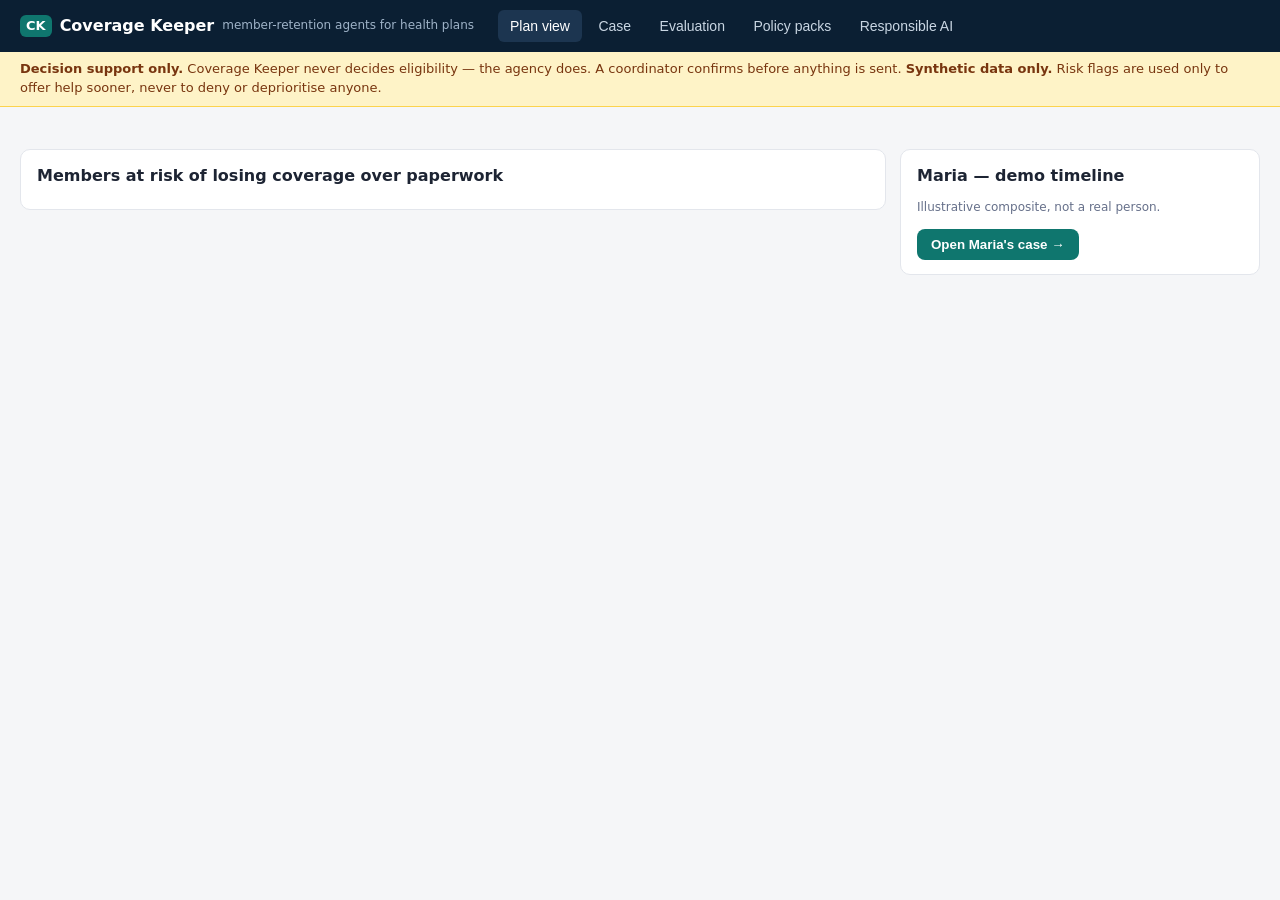
==== static/index.html @ 90285bf6 "opensource models added, added some data" ====
<!doctype html>
<html lang="en">
<head>
<meta charset="utf-8">
<meta name="viewport" content="width=device-width, initial-scale=1">
<title>Coverage Keeper</title>
<link rel="stylesheet" href="/static/style.css">
</head>
<body>
<header class="top">
  <div class="brand"><span class="logo">CK</span> Coverage Keeper <span class="tag">member-retention agents for health plans</span></div>
  <nav id="tabs">
    <button data-tab="plan" class="active">Plan view</button>
    <button data-tab="case">Case</button>
    <button data-tab="eval">Evaluation</button>
    <button data-tab="packs">Policy packs</button>
    <button data-tab="rai">Responsible AI</button>
  </nav>
  <div class="status" id="status"></div>
</header>
<div class="guard">
  <b>Decision support only.</b> Coverage Keeper never decides eligibility &mdash; the agency does. A coordinator confirms before anything is sent.
  <b>Synthetic data only.</b> Risk flags are used only to offer help sooner, never to deny or deprioritise anyone.
</div>

<main>
  <!-- PLAN VIEW -->
  <section id="tab-plan" class="tab active">
    <div class="kpis" id="kpis"></div>
    <div class="pipeline-bar" id="pipelinebar"></div>
    <div class="two">
      <div class="card grow">
        <div class="card-h"><h2>Members at risk of losing coverage over paperwork</h2>
          <span class="muted" id="plan-note"></span></div>
        <table class="tbl" id="roster"></table>
      </div>
      <div class="card side">
        <h2>Maria &mdash; demo timeline</h2>
        <p class="muted small">Illustrative composite, not a real person.</p>
        <ol class="timeline" id="maria-timeline"></ol>
        <button class="primary" onclick="openCase('C46')">Open Maria's case &rarr;</button>
      </div>
    </div>
  </section>

  <!-- CASE -->
  <section id="tab-case" class="tab">
    <div class="case-head card">
      <div>
        <select id="case-select"></select>
        <div id="case-meta" class="muted"></div>
      </div>
      <div class="controls">
        <label>Member language <select id="lang"></select></label>
        <label>Engine <select id="engine"><option value="auto">auto (LLM if available, cached)</option><option value="offline">deterministic only</option></select></label>
        <label class="chk"><input type="checkbox" id="verifier" checked> Verifier on</label>
        <button class="primary" id="run">Run agents &#9654;</button>
      </div>
    </div>
    <div class="case-grid">
      <div class="card docs">
        <h3>Documents</h3>
        <div id="doclist"></div>
        <pre id="docview" class="docview"></pre>
      </div>
      <div class="card stages">
        <h3>Agent pipeline</h3>
        <div id="stagelist"></div>
      </div>
    </div>
    <div id="results" class="results"></div>
  </section>

  <!-- EVAL -->
  <section id="tab-eval" class="tab"><div id="eval"></div></section>

  <!-- PACKS -->
  <section id="tab-packs" class="tab"><div id="packs"></div></section>

  <!-- RESPONSIBLE AI -->
  <section id="tab-rai" class="tab">
    <div class="card">
      <h2>Responsible AI &amp; guardrails</h2>
      <div class="rai-grid">
        <div><h3>Never decides eligibility</h3><p>Output says "likely pathway" / "documents support". The verifier strips decision language ("is eligible", "is exempt", "approved"). Packets are drafts until a coordinator ticks the confirmation box.</p></div>
        <div><h3>Every claim is cited</h3><p>Each sentence carries an exact document quote and/or a rulebook rule with its source URL and verbatim regulatory text. A verifier removes anything unsupported and logs it. The Evaluation tab reports results with the verifier on and off.</p></div>
        <div><h3>Ambiguity is shown, not guessed</h3><p>Rules where sources are unclear carry a <span class="badge warn">needs confirmation</span> badge in every view (e.g. medical-frailty letter requirements, postpartum length, "part-time" vs "half-time").</p></div>
        <div><h3>What leaves the machine</h3><p>Synthetic data only. In live mode, document text is sent only to the API calls of the configured model providers (free preset: Groq, Google Gemini, Cerebras; or Anthropic). Free tiers may retain prompts, which is acceptable only because the data is synthetic. Nothing goes to other third parties; document contents are not logged. Cached responses stay in a git-ignored local folder. Offline mode sends nothing anywhere.</p></div>
        <div><h3>Fairness</h3><p>Evaluation is broken down by member language and case type, so gaps in performance for limited-English members or specific exemptions are visible (see Evaluation).</p></div>
        <div><h3>No dark patterns</h3><p>Every outreach message tells the member how to contact the agency directly, includes opt-out for texts, never asks for a Social Security number by text, and never pressures or implies a decision.</p></div>
        <div><h3>Risk flags help, never harm</h3><p>The risk score is a transparent points list with reasons. It only orders who gets help first. It is never used to deny, delay, or deprioritise coverage or services, and members not flagged can always get help.</p></div>
        <div><h3>Human in the loop</h3><p>Coordinators and navigators review every packet, letter and message. Machine-drafted translations are labelled and should be reviewed by a native speaker before real use.</p></div>
      </div>
    </div>
  </section>
</main>
<script src="/static/app.js"></script>
</body>
</html>
---- static/style.css ----
:root {
  --bg: #f5f6f8; --card: #fff; --ink: #1d2433; --muted: #66708a; --line: #e3e6ec;
  --accent: #0f766e; --accent-soft: #e6f4f2; --warn: #b45309; --warn-soft: #fef3c7;
  --bad: #b91c1c; --bad-soft: #fee2e2; --ok: #15803d; --ok-soft: #dcfce7; --info-soft: #e0e7ff;
}
* { box-sizing: border-box; }
body { margin: 0; font: 14px/1.45 system-ui, -apple-system, "Segoe UI", Roboto, sans-serif; color: var(--ink); background: var(--bg); }
h2 { font-size: 16px; margin: 0 0 8px; } h3 { font-size: 14px; margin: 0 0 8px; }
.muted { color: var(--muted); } .small { font-size: 12px; }
.top { display: flex; align-items: center; gap: 24px; padding: 10px 20px; background: #0b1f33; color: #fff; flex-wrap: wrap; }
.brand { font-weight: 700; font-size: 16px; display: flex; align-items: center; gap: 8px; }
.brand .tag { font-weight: 400; color: #9fb3c8; font-size: 12px; }
.logo { background: var(--accent); border-radius: 6px; padding: 2px 6px; font-size: 13px; }
nav button { background: none; border: 0; color: #c9d6e3; padding: 8px 12px; cursor: pointer; font-size: 14px; border-radius: 6px; }
nav button.active { background: #1c3550; color: #fff; }
.status { margin-left: auto; font-size: 12px; color: #9fb3c8; }
.guard { background: var(--warn-soft); color: #78350f; padding: 8px 20px; font-size: 13px; border-bottom: 1px solid #fcd34d; }
main { padding: 16px 20px 60px; max-width: 1500px; margin: 0 auto; }
.tab { display: none; } .tab.active { display: block; }
.card { background: var(--card); border: 1px solid var(--line); border-radius: 10px; padding: 14px 16px; margin-bottom: 14px; }
.card-h { display: flex; justify-content: space-between; align-items: baseline; gap: 12px; }
.two { display: flex; gap: 14px; align-items: flex-start; } .grow { flex: 1; min-width: 0; } .side { width: 360px; flex-shrink: 0; }
.kpis { display: grid; grid-template-columns: repeat(auto-fit, minmax(170px, 1fr)); gap: 12px; margin-bottom: 12px; }
.kpi { background: var(--card); border: 1px solid var(--line); border-radius: 10px; padding: 12px 14px; }
.kpi .v { font-size: 24px; font-weight: 700; } .kpi .l { color: var(--muted); font-size: 12px; }
.pipeline-bar { display: flex; gap: 6px; margin-bottom: 14px; }
.pipeline-bar div { flex: 1; background: var(--card); border: 1px solid var(--line); border-radius: 8px; padding: 8px 10px; font-size: 12px; }
.pipeline-bar b { display: block; font-size: 18px; }
.tbl { width: 100%; border-collapse: collapse; font-size: 13px; }
.tbl th { text-align: left; color: var(--muted); font-weight: 600; border-bottom: 1px solid var(--line); padding: 6px; position: sticky; top: 0; background: #fff; }
.tbl td { border-bottom: 1px solid var(--line); padding: 6px; vertical-align: top; }
.tbl tr.click { cursor: pointer; } .tbl tr.click:hover { background: var(--accent-soft); }
.tbl tr.hl { background: #fff7e6; }
.scroll { max-height: 640px; overflow: auto; }
.badge { display: inline-block; padding: 1px 7px; border-radius: 999px; font-size: 11px; font-weight: 600; background: var(--info-soft); color: #3730a3; white-space: nowrap; }
.badge.ok { background: var(--ok-soft); color: var(--ok); } .badge.warn { background: var(--warn-soft); color: var(--warn); }
.badge.bad { background: var(--bad-soft); color: var(--bad); } .badge.grey { background: #eef0f4; color: var(--muted); }
.reasons { margin: 0; padding-left: 16px; color: var(--muted); font-size: 12px; }
.timeline { padding-left: 18px; font-size: 13px; } .timeline li { margin-bottom: 6px; } .timeline b { color: var(--accent); }
button.primary { background: var(--accent); color: #fff; border: 0; border-radius: 8px; padding: 8px 14px; cursor: pointer; font-weight: 600; }
button.primary:disabled { opacity: .5; cursor: default; }
button.ghost { background: #fff; border: 1px solid var(--line); border-radius: 6px; padding: 4px 10px; cursor: pointer; font-size: 12px; }
select { padding: 5px 8px; border: 1px solid var(--line); border-radius: 6px; background: #fff; font-size: 13px; }
#case-select { font-weight: 600; font-size: 14px; max-width: 640px; }
.case-head { display: flex; justify-content: space-between; align-items: center; gap: 12px; flex-wrap: wrap; }
.controls { display: flex; gap: 12px; align-items: center; flex-wrap: wrap; font-size: 12px; color: var(--muted); }
.controls label { display: flex; gap: 6px; align-items: center; }
.case-grid { display: grid; grid-template-columns: 1fr 1fr; gap: 14px; }
.doc-item { padding: 6px 8px; border: 1px solid var(--line); border-radius: 6px; margin-bottom: 6px; cursor: pointer; font-size: 13px; display: flex; justify-content: space-between; gap: 8px; }
.doc-item.active { border-color: var(--accent); background: var(--accent-soft); }
.docview { background: #fbfbfc; border: 1px solid var(--line); border-radius: 6px; padding: 8px; font: 12px/1.5 ui-monospace, Consolas, monospace; white-space: pre-wrap; max-height: 360px; overflow: auto; margin: 8px 0 0; }
.docview .ln { color: #a0a7b8; display: inline-block; width: 28px; user-select: none; }
.docview .hit { background: #fde68a; }
.stage { border: 1px solid var(--line); border-radius: 8px; padding: 8px 10px; margin-bottom: 6px; }
.stage .row { display: flex; align-items: center; gap: 8px; }
.stage .name { font-weight: 600; } .stage .desc { color: var(--muted); font-size: 12px; flex: 1; }
.stage.running { border-color: var(--accent); box-shadow: 0 0 0 2px var(--accent-soft); }
.stage.done .dot { background: var(--ok); } .stage.running .dot { background: var(--accent); animation: pulse 1s infinite; }
.dot { width: 9px; height: 9px; border-radius: 50%; background: #cfd4de; flex-shrink: 0; }
@keyframes pulse { 50% { opacity: .3; } }
.stage pre { font-size: 11px; max-height: 280px; overflow: auto; background: #fbfbfc; padding: 6px; border-radius: 6px; margin: 6px 0 0; display: none; }
.stage.open pre { display: block; }
.results { display: grid; grid-template-columns: 1fr 1fr; gap: 14px; }
.results .full { grid-column: 1 / -1; }
.claim { padding: 4px 0; border-bottom: 1px dashed var(--line); font-size: 13px; }
.claim:last-child { border-bottom: 0; }
.cite { display: inline-block; font-size: 11px; background: var(--accent-soft); color: var(--accent); border-radius: 4px; padding: 0 5px; margin-left: 4px; cursor: pointer; }
.cite.rule { background: var(--info-soft); color: #3730a3; }
.removed { background: var(--bad-soft); border-radius: 6px; padding: 6px 8px; margin-bottom: 6px; font-size: 12px; }
.flagged { background: var(--warn-soft); border-radius: 6px; padding: 6px 8px; margin-bottom: 6px; font-size: 12px; }
.deadline { font-size: 22px; font-weight: 700; }
.deadline.critical, .deadline.overdue { color: var(--bad); } .deadline.soon { color: var(--warn); } .deadline.ok { color: var(--ok); }
.msg { border: 1px solid var(--line); border-radius: 8px; padding: 8px 10px; margin-bottom: 8px; }
.msg .ch { font-weight: 700; text-transform: uppercase; font-size: 11px; color: var(--accent); }
.msg.sms .bubble { background: #e9f5ff; border-radius: 12px; padding: 8px 10px; display: inline-block; max-width: 100%; }
.letter { background: #fffdf8; border: 1px solid #efe7d3; border-radius: 6px; padding: 10px 14px; }
.confirm { margin-top: 10px; padding: 10px; background: #f0fdf4; border: 1px solid #bbf7d0; border-radius: 8px; font-size: 13px; }
.rai-grid { display: grid; grid-template-columns: repeat(auto-fit, minmax(300px, 1fr)); gap: 14px; }
.rai-grid > div { border: 1px solid var(--line); border-radius: 8px; padding: 10px 12px; }
.rai-grid p { margin: 0; color: var(--muted); }
.bar { height: 8px; background: #eef0f4; border-radius: 4px; overflow: hidden; min-width: 80px; }
.bar > i { display: block; height: 100%; background: var(--accent); }
@media (max-width: 1000px) { .two, .case-grid, .results { display: block; } .side { width: auto; } }
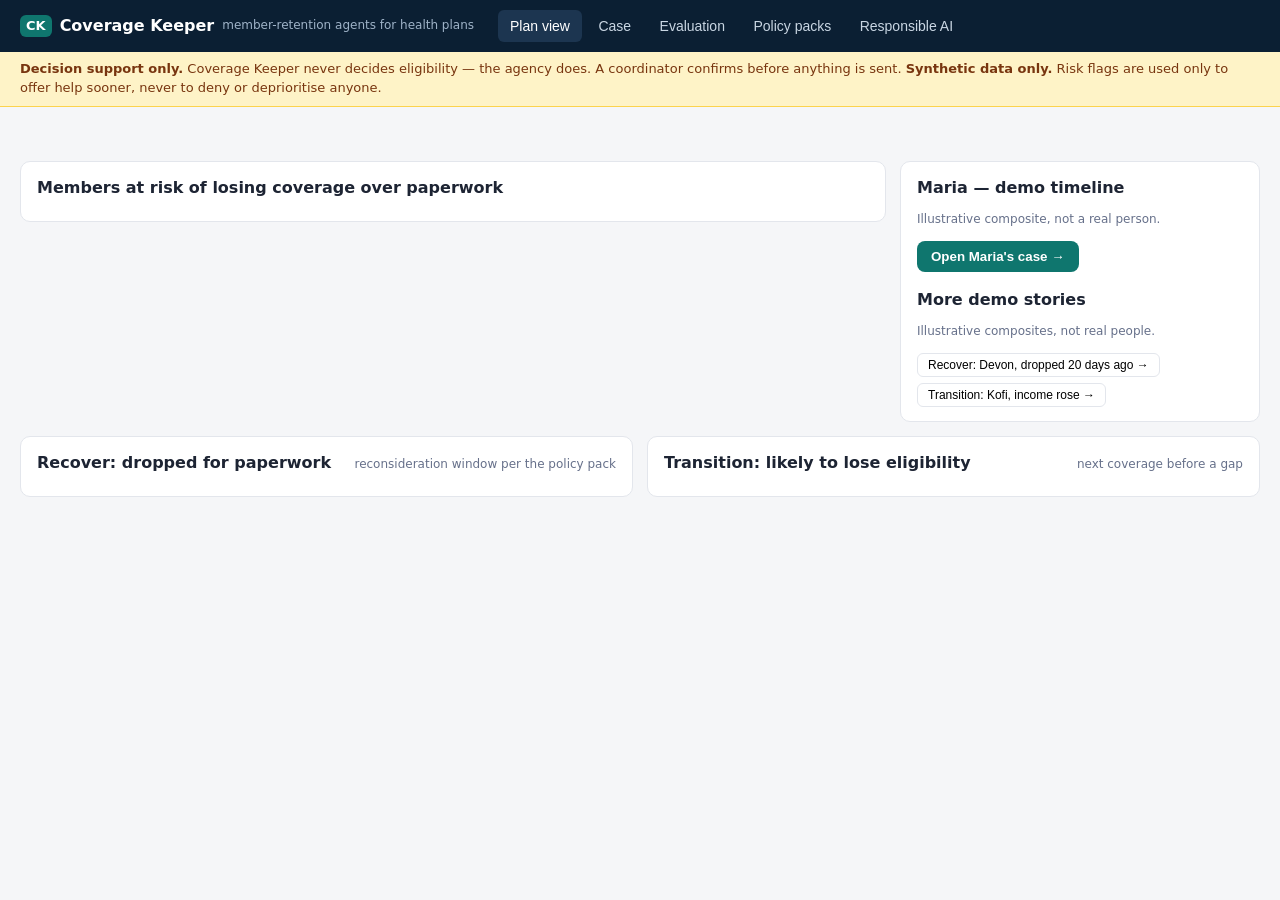
==== commit 46b3761b: "Retain, Recover, Transition: reconsideration window, next-coverage transitions, plan groups, eval" ====
--- a/static/index.html
+++ b/static/index.html
@@ -26,6 +26,7 @@
 <main>
   <!-- PLAN VIEW -->
   <section id="tab-plan" class="tab active">
+    <div class="kpis outcomes" id="outcomes"></div>
     <div class="kpis" id="kpis"></div>
     <div class="pipeline-bar" id="pipelinebar"></div>
     <div class="two">
@@ -39,7 +40,15 @@
         <p class="muted small">Illustrative composite, not a real person.</p>
         <ol class="timeline" id="maria-timeline"></ol>
         <button class="primary" onclick="openCase('C46')">Open Maria's case &rarr;</button>
+        <h2 style="margin-top:16px">More demo stories</h2>
+        <p class="muted small">Illustrative composites, not real people.</p>
+        <button class="ghost" onclick="openCase('C47')">Recover: Devon, dropped 20 days ago &rarr;</button>
+        <button class="ghost" style="margin-top:6px" onclick="openCase('C50')">Transition: Kofi, income rose &rarr;</button>
       </div>
+    </div>
+    <div class="two">
+      <div class="card grow"><div class="card-h"><h2>Recover: dropped for paperwork</h2><span class="muted small">reconsideration window per the policy pack</span></div><div id="recover-group"></div></div>
+      <div class="card grow"><div class="card-h"><h2>Transition: likely to lose eligibility</h2><span class="muted small">next coverage before a gap</span></div><div id="transition-group"></div></div>
     </div>
   </section>
 
@@ -61,6 +70,8 @@
       <div class="card docs">
         <h3>Documents</h3>
         <div id="doclist"></div>
+        <div id="docmode" class="docmode"></div>
+        <div id="docimg" class="docimg"></div>
         <pre id="docview" class="docview"></pre>
       </div>
       <div class="card stages">
@@ -88,6 +99,8 @@
         <div><h3>What leaves the machine</h3><p>Synthetic data only. In live mode, document text is sent only to the API calls of the configured model providers (free preset: Groq, Google Gemini, Cerebras; or Anthropic). Free tiers may retain prompts, which is acceptable only because the data is synthetic. Nothing goes to other third parties; document contents are not logged. Cached responses stay in a git-ignored local folder. Offline mode sends nothing anywhere.</p></div>
         <div><h3>Fairness</h3><p>Evaluation is broken down by member language and case type, so gaps in performance for limited-English members or specific exemptions are visible (see Evaluation).</p></div>
         <div><h3>No dark patterns</h3><p>Every outreach message tells the member how to contact the agency directly, includes opt-out for texts, never asks for a Social Security number by text, and never pressures or implies a decision.</p></div>
+        <div><h3>Recover without false promises</h3><p>Members dropped for paperwork are told they <i>may</i> be able to get coverage back without a new application, by a dated deadline, and that the agency decides. Nothing says coverage will be reinstated.</p></div>
+        <div><h3>Neutral routing on transition</h3><p>When the evidence suggests someone may no longer qualify, options are listed without preference and the member chooses. Plan contracts may bar steering members to the plan's own marketplace product, so the tool never ranks or favours one. A navigator confirms before anything changes.</p></div>
         <div><h3>Risk flags help, never harm</h3><p>The risk score is a transparent points list with reasons. It only orders who gets help first. It is never used to deny, delay, or deprioritise coverage or services, and members not flagged can always get help.</p></div>
         <div><h3>Human in the loop</h3><p>Coordinators and navigators review every packet, letter and message. Machine-drafted translations are labelled and should be reviewed by a native speaker before real use.</p></div>
       </div>
--- a/static/style.css
+++ b/static/style.css
@@ -81,3 +81,13 @@
 .bar { height: 8px; background: #eef0f4; border-radius: 4px; overflow: hidden; min-width: 80px; }
 .bar > i { display: block; height: 100%; background: var(--accent); }
 @media (max-width: 1000px) { .two, .case-grid, .results { display: block; } .side { width: auto; } }
+.docmode { display: flex; gap: 6px; align-items: center; margin-top: 8px; flex-wrap: wrap; }
+.docmode .on { border-color: var(--accent); background: var(--accent-soft); color: var(--accent); font-weight: 600; }
+.docimg img { width: 100%; border: 1px solid var(--line); border-radius: 6px; margin-top: 8px; box-shadow: 0 2px 8px rgba(0,0,0,.06); max-height: 720px; object-fit: contain; object-position: top; background: #fff; }
+.kpis.outcomes { grid-template-columns: repeat(3, 1fr); }
+.kpi.out { border-left: 5px solid var(--accent); } .kpi.out.recover { border-left-color: #2563eb; } .kpi.out.transition { border-left-color: var(--warn); }
+.outcome-banner { border-left: 6px solid var(--accent); } .outcome-banner.recover { border-left-color: #2563eb; }
+.outcome-banner.recover_expired { border-left-color: var(--bad); } .outcome-banner.transition { border-left-color: var(--warn); }
+.ob-tag { display: inline-block; font-weight: 800; letter-spacing: .04em; font-size: 12px; padding: 2px 8px; border-radius: 4px; background: var(--accent-soft); color: var(--accent); margin-right: 6px; }
+.recover .ob-tag { background: #dbeafe; color: #1d4ed8; } .transition .ob-tag { background: var(--warn-soft); color: var(--warn); } .recover_expired .ob-tag { background: var(--bad-soft); color: var(--bad); }
+.ok-t { color: var(--ok); } .warn-t { color: var(--warn); } .bad-t { color: var(--bad); }
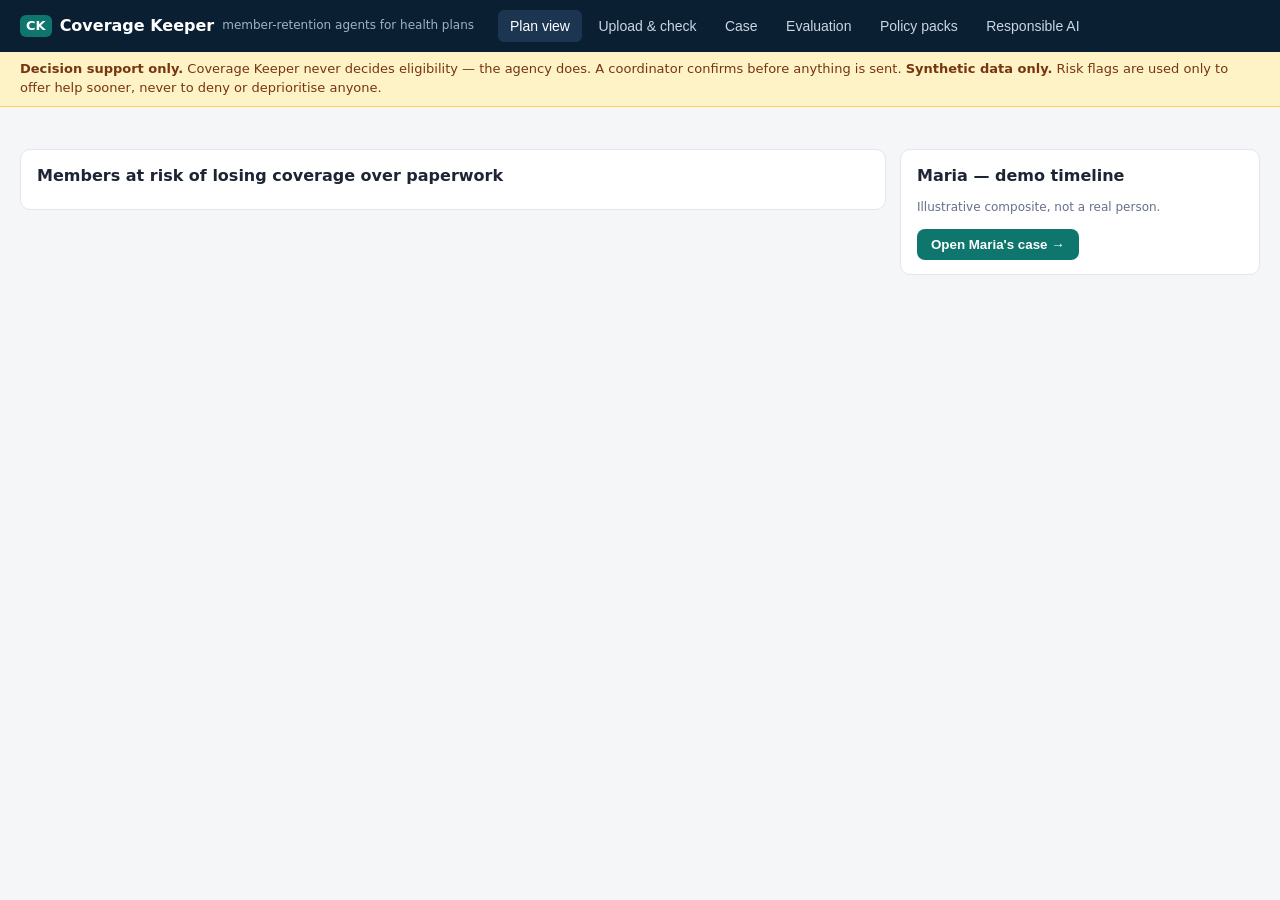
==== commit 628ca5cd: "Add files" ====
--- a/static/index.html
+++ b/static/index.html
@@ -11,6 +11,7 @@
   <div class="brand"><span class="logo">CK</span> Coverage Keeper <span class="tag">member-retention agents for health plans</span></div>
   <nav id="tabs">
     <button data-tab="plan" class="active">Plan view</button>
+    <button data-tab="upload">Upload &amp; check</button>
     <button data-tab="case">Case</button>
     <button data-tab="eval">Evaluation</button>
     <button data-tab="packs">Policy packs</button>
@@ -26,7 +27,6 @@
 <main>
   <!-- PLAN VIEW -->
   <section id="tab-plan" class="tab active">
-    <div class="kpis outcomes" id="outcomes"></div>
     <div class="kpis" id="kpis"></div>
     <div class="pipeline-bar" id="pipelinebar"></div>
     <div class="two">
@@ -40,16 +40,35 @@
         <p class="muted small">Illustrative composite, not a real person.</p>
         <ol class="timeline" id="maria-timeline"></ol>
         <button class="primary" onclick="openCase('C46')">Open Maria's case &rarr;</button>
-        <h2 style="margin-top:16px">More demo stories</h2>
-        <p class="muted small">Illustrative composites, not real people.</p>
-        <button class="ghost" onclick="openCase('C47')">Recover: Devon, dropped 20 days ago &rarr;</button>
-        <button class="ghost" style="margin-top:6px" onclick="openCase('C50')">Transition: Kofi, income rose &rarr;</button>
       </div>
     </div>
-    <div class="two">
-      <div class="card grow"><div class="card-h"><h2>Recover: dropped for paperwork</h2><span class="muted small">reconsideration window per the policy pack</span></div><div id="recover-group"></div></div>
-      <div class="card grow"><div class="card-h"><h2>Transition: likely to lose eligibility</h2><span class="muted small">next coverage before a gap</span></div><div id="transition-group"></div></div>
+  </section>
+
+  <!-- UPLOAD & CHECK (features 1-3) -->
+  <section id="tab-upload" class="tab">
+    <div class="card">
+      <h2>Upload documents and match them to policies</h2>
+      <p class="muted small">Files are read on the server, only their text is kept, and it is stored encrypted. You can delete everything afterwards.</p>
+      <form id="u-form" class="uform" autocomplete="off">
+        <label>Full name <input id="u-name" required maxlength="80"></label>
+        <label>Date of birth <input id="u-dob" type="date" required></label>
+        <label>Nationality <select id="u-nationality" required></select></label>
+        <label>Country of residence <select id="u-country" required></select></label>
+        <label>State / region <input id="u-region" placeholder="e.g. Massachusetts" maxlength="60"></label>
+        <label>Insurance tier <select id="u-tier" required></select></label>
+        <label>Coverage start <input id="u-start" type="date" required></label>
+        <label>Coverage end <input id="u-end" type="date"></label>
+        <label id="u-notice-wrap" style="display:none">Notice received <input id="u-notice" type="date"></label>
+        <label>Preferred language <select id="u-language"></select></label>
+        <label class="wide">Documents (PDF, image or text; up to 10 files, 10 MB each)
+          <input id="u-files" type="file" multiple accept=".pdf,.png,.jpg,.jpeg,.webp,.gif,.txt,.md"></label>
+        <div id="u-filelist" class="wide"></div>
+        <label class="chk wide"><input type="checkbox" id="u-consent"> I agree that these documents are stored encrypted on this server for this check, and I can delete them at any time.</label>
+        <div class="wide"><button class="primary" id="u-submit" type="submit">Upload &amp; check &#9654;</button></div>
+      </form>
+      <div id="u-msg"></div>
     </div>
+    <div id="u-results"></div>
   </section>
 
   <!-- CASE -->
@@ -70,8 +89,6 @@
       <div class="card docs">
         <h3>Documents</h3>
         <div id="doclist"></div>
-        <div id="docmode" class="docmode"></div>
-        <div id="docimg" class="docimg"></div>
         <pre id="docview" class="docview"></pre>
       </div>
       <div class="card stages">
@@ -96,17 +113,17 @@
         <div><h3>Never decides eligibility</h3><p>Output says "likely pathway" / "documents support". The verifier strips decision language ("is eligible", "is exempt", "approved"). Packets are drafts until a coordinator ticks the confirmation box.</p></div>
         <div><h3>Every claim is cited</h3><p>Each sentence carries an exact document quote and/or a rulebook rule with its source URL and verbatim regulatory text. A verifier removes anything unsupported and logs it. The Evaluation tab reports results with the verifier on and off.</p></div>
         <div><h3>Ambiguity is shown, not guessed</h3><p>Rules where sources are unclear carry a <span class="badge warn">needs confirmation</span> badge in every view (e.g. medical-frailty letter requirements, postpartum length, "part-time" vs "half-time").</p></div>
-        <div><h3>What leaves the machine</h3><p>Synthetic data only. In live mode, document text is sent only to the API calls of the configured model providers (free preset: Groq, Google Gemini, Cerebras; or Anthropic). Free tiers may retain prompts, which is acceptable only because the data is synthetic. Nothing goes to other third parties; document contents are not logged. Cached responses stay in a git-ignored local folder. Offline mode sends nothing anywhere.</p></div>
+        <div><h3>What leaves the machine</h3><p>Synthetic data only. In live mode, document text is sent only to the Anthropic API call that processes it; nothing goes to other third parties; document contents are not logged. Cached responses stay in a git-ignored local folder. Offline mode sends nothing anywhere.</p></div>
         <div><h3>Fairness</h3><p>Evaluation is broken down by member language and case type, so gaps in performance for limited-English members or specific exemptions are visible (see Evaluation).</p></div>
         <div><h3>No dark patterns</h3><p>Every outreach message tells the member how to contact the agency directly, includes opt-out for texts, never asks for a Social Security number by text, and never pressures or implies a decision.</p></div>
-        <div><h3>Recover without false promises</h3><p>Members dropped for paperwork are told they <i>may</i> be able to get coverage back without a new application, by a dated deadline, and that the agency decides. Nothing says coverage will be reinstated.</p></div>
-        <div><h3>Neutral routing on transition</h3><p>When the evidence suggests someone may no longer qualify, options are listed without preference and the member chooses. Plan contracts may bar steering members to the plan's own marketplace product, so the tool never ranks or favours one. A navigator confirms before anything changes.</p></div>
         <div><h3>Risk flags help, never harm</h3><p>The risk score is a transparent points list with reasons. It only orders who gets help first. It is never used to deny, delay, or deprioritise coverage or services, and members not flagged can always get help.</p></div>
         <div><h3>Human in the loop</h3><p>Coordinators and navigators review every packet, letter and message. Machine-drafted translations are labelled and should be reviewed by a native speaker before real use.</p></div>
       </div>
     </div>
   </section>
 </main>
+<script src="/static/secure-view.js"></script>
 <script src="/static/app.js"></script>
+<script src="/static/upload.js"></script>
 </body>
 </html>
--- a/static/style.css
+++ b/static/style.css
@@ -81,13 +81,28 @@
 .bar { height: 8px; background: #eef0f4; border-radius: 4px; overflow: hidden; min-width: 80px; }
 .bar > i { display: block; height: 100%; background: var(--accent); }
 @media (max-width: 1000px) { .two, .case-grid, .results { display: block; } .side { width: auto; } }
-.docmode { display: flex; gap: 6px; align-items: center; margin-top: 8px; flex-wrap: wrap; }
-.docmode .on { border-color: var(--accent); background: var(--accent-soft); color: var(--accent); font-weight: 600; }
-.docimg img { width: 100%; border: 1px solid var(--line); border-radius: 6px; margin-top: 8px; box-shadow: 0 2px 8px rgba(0,0,0,.06); max-height: 720px; object-fit: contain; object-position: top; background: #fff; }
-.kpis.outcomes { grid-template-columns: repeat(3, 1fr); }
-.kpi.out { border-left: 5px solid var(--accent); } .kpi.out.recover { border-left-color: #2563eb; } .kpi.out.transition { border-left-color: var(--warn); }
-.outcome-banner { border-left: 6px solid var(--accent); } .outcome-banner.recover { border-left-color: #2563eb; }
-.outcome-banner.recover_expired { border-left-color: var(--bad); } .outcome-banner.transition { border-left-color: var(--warn); }
-.ob-tag { display: inline-block; font-weight: 800; letter-spacing: .04em; font-size: 12px; padding: 2px 8px; border-radius: 4px; background: var(--accent-soft); color: var(--accent); margin-right: 6px; }
-.recover .ob-tag { background: #dbeafe; color: #1d4ed8; } .transition .ob-tag { background: var(--warn-soft); color: var(--warn); } .recover_expired .ob-tag { background: var(--bad-soft); color: var(--bad); }
-.ok-t { color: var(--ok); } .warn-t { color: var(--warn); } .bad-t { color: var(--bad); }
+
+/* ---------- Upload & check tab ---------- */
+.uform { display: grid; grid-template-columns: repeat(auto-fit, minmax(220px, 1fr)); gap: 10px 14px; margin-top: 8px; }
+.uform label { display: flex; flex-direction: column; gap: 4px; font-size: 12px; color: var(--muted); }
+.uform label.chk { flex-direction: row; align-items: flex-start; gap: 8px; color: var(--ink); font-size: 13px; }
+.uform .wide { grid-column: 1 / -1; }
+.uform input:not([type=checkbox]) { padding: 6px 8px; border: 1px solid var(--line); border-radius: 6px; font-size: 13px; color: var(--ink); background: #fff; }
+.match { border: 1px solid var(--line); border-radius: 8px; padding: 8px 10px; margin-bottom: 6px; cursor: pointer; }
+.match:hover { background: #fafbfc; } .match.active { border-color: var(--accent); background: var(--accent-soft); }
+.match .row { display: flex; gap: 8px; align-items: center; flex-wrap: wrap; } .match .crit { margin-top: 6px; display: flex; gap: 4px; flex-wrap: wrap; }
+.flag { border-left: 3px solid var(--warn); background: #fffbeb; border-radius: 6px; padding: 8px 10px; margin-bottom: 8px; font-size: 13px; }
+.flag.error { border-left-color: var(--bad); background: #fef2f2; }
+.flag .fix { margin-top: 4px; }
+.req { padding: 6px 0; border-bottom: 1px dashed var(--line); font-size: 13px; } .req:last-of-type { border-bottom: 0; }
+.actions { margin-top: 12px; display: flex; flex-direction: column; gap: 8px; align-items: flex-start; }
+button.danger { color: var(--bad); border-color: #fecaca; }
+
+/* ---------- Secure document viewer (deterrents; see static/secure-view.js) ---------- */
+.secure-doc { position: relative; user-select: none; -webkit-user-select: none; -webkit-touch-callout: none; }
+.secure-doc { background-repeat: repeat; background-attachment: local; }
+.secure-doc > span { transition: filter .12s; }
+.secure-doc.veiled > span { filter: blur(7px); }
+.secure-doc.hold-to-view.veiled::before { content: "Press and hold to view"; position: absolute; inset: 0; display: flex; align-items: center;
+  justify-content: center; z-index: 3; font: 600 14px system-ui, sans-serif; color: var(--ink); background: rgba(255,255,255,.35); }
+@media print { .secure-doc, #u-results, #results { display: none !important; } }
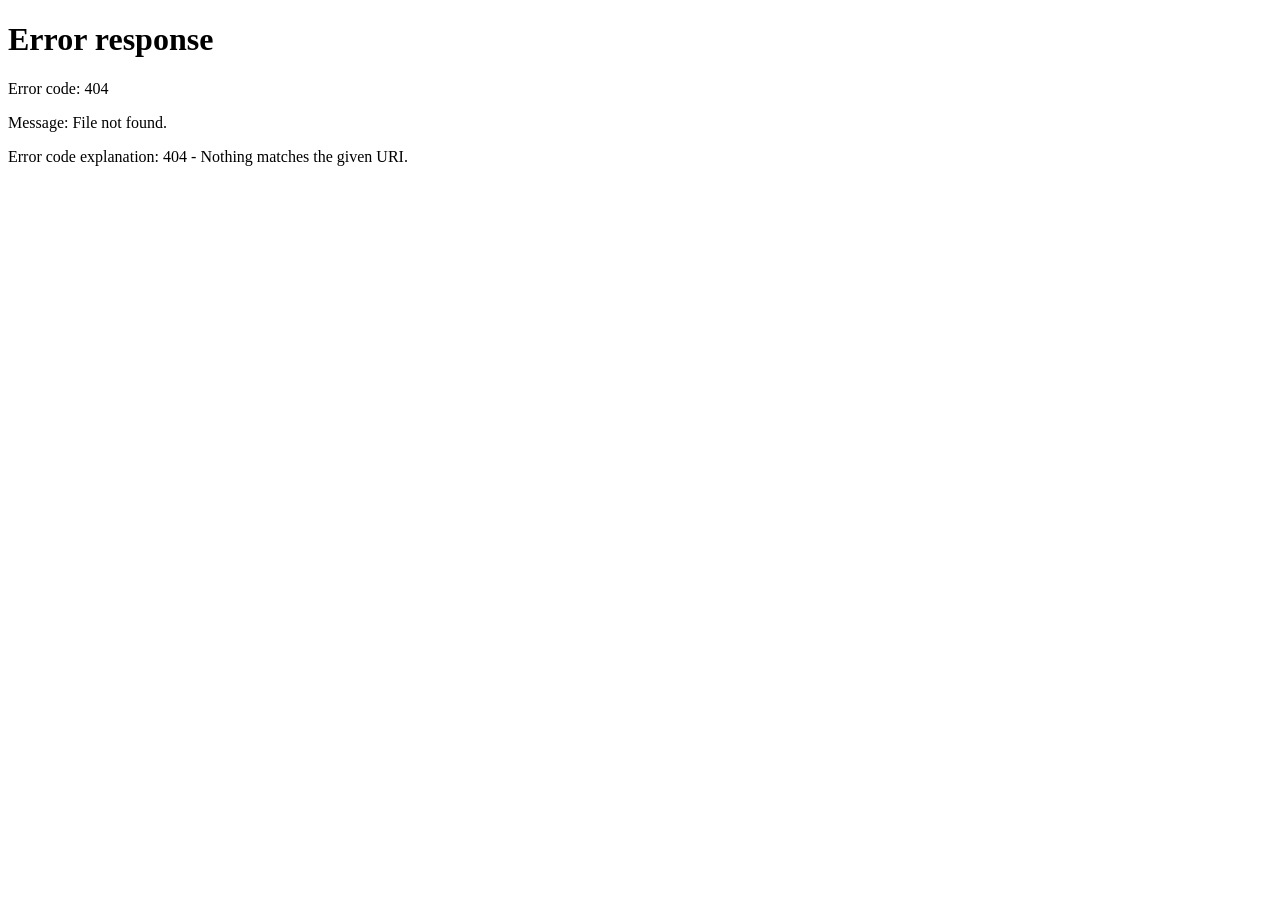
==== commit 9181d6e3: "Adde doccheck" ====
--- a/static/index.html
+++ b/static/index.html
@@ -4,7 +4,12 @@
 <meta charset="utf-8">
 <meta name="viewport" content="width=device-width, initial-scale=1">
 <title>Coverage Keeper</title>
-<link rel="stylesheet" href="/static/style.css">
+<script>
+  // Works behind proxies (SCC OnDemand, VS Code port forwarding): all paths are relative to this page,
+  // so the address must end with "/".
+  if (!location.pathname.endsWith("/")) location.replace(location.pathname + "/" + location.search + location.hash);
+</script>
+<link rel="stylesheet" href="static/style.css?v=3">
 </head>
 <body>
 <header class="top">
@@ -27,6 +32,7 @@
 <main>
   <!-- PLAN VIEW -->
   <section id="tab-plan" class="tab active">
+    <div class="kpis outcomes" id="outcomes"></div>
     <div class="kpis" id="kpis"></div>
     <div class="pipeline-bar" id="pipelinebar"></div>
     <div class="two">
@@ -40,7 +46,15 @@
         <p class="muted small">Illustrative composite, not a real person.</p>
         <ol class="timeline" id="maria-timeline"></ol>
         <button class="primary" onclick="openCase('C46')">Open Maria's case &rarr;</button>
+        <h2 style="margin-top:16px">More demo stories</h2>
+        <p class="muted small">Illustrative composites, not real people.</p>
+        <button class="ghost" onclick="openCase('C47')">Recover: Devon, dropped 20 days ago &rarr;</button>
+        <button class="ghost" style="margin-top:6px" onclick="openCase('C50')">Transition: Kofi, income rose &rarr;</button>
       </div>
+    </div>
+    <div class="two">
+      <div class="card grow"><div class="card-h"><h2>Recover: dropped for paperwork</h2><span class="muted small">reconsideration window per the policy pack</span></div><div id="recover-group"></div></div>
+      <div class="card grow"><div class="card-h"><h2>Transition: likely to lose eligibility</h2><span class="muted small">next coverage before a gap</span></div><div id="transition-group"></div></div>
     </div>
   </section>
 
@@ -89,6 +103,8 @@
       <div class="card docs">
         <h3>Documents</h3>
         <div id="doclist"></div>
+        <div id="docmode" class="docmode"></div>
+        <div id="docimg" class="docimg"></div>
         <pre id="docview" class="docview"></pre>
       </div>
       <div class="card stages">
@@ -113,17 +129,19 @@
         <div><h3>Never decides eligibility</h3><p>Output says "likely pathway" / "documents support". The verifier strips decision language ("is eligible", "is exempt", "approved"). Packets are drafts until a coordinator ticks the confirmation box.</p></div>
         <div><h3>Every claim is cited</h3><p>Each sentence carries an exact document quote and/or a rulebook rule with its source URL and verbatim regulatory text. A verifier removes anything unsupported and logs it. The Evaluation tab reports results with the verifier on and off.</p></div>
         <div><h3>Ambiguity is shown, not guessed</h3><p>Rules where sources are unclear carry a <span class="badge warn">needs confirmation</span> badge in every view (e.g. medical-frailty letter requirements, postpartum length, "part-time" vs "half-time").</p></div>
-        <div><h3>What leaves the machine</h3><p>Synthetic data only. In live mode, document text is sent only to the Anthropic API call that processes it; nothing goes to other third parties; document contents are not logged. Cached responses stay in a git-ignored local folder. Offline mode sends nothing anywhere.</p></div>
+        <div><h3>What leaves the machine</h3><p>Synthetic data only. In live mode, document text is sent only to the API calls of the configured model providers (free preset: Groq, Google Gemini, Cerebras; or Anthropic). Free tiers may retain prompts, which is acceptable only because the data is synthetic. Nothing goes to other third parties; document contents are not logged. Cached responses stay in a git-ignored local folder. Offline mode sends nothing anywhere.</p></div>
         <div><h3>Fairness</h3><p>Evaluation is broken down by member language and case type, so gaps in performance for limited-English members or specific exemptions are visible (see Evaluation).</p></div>
         <div><h3>No dark patterns</h3><p>Every outreach message tells the member how to contact the agency directly, includes opt-out for texts, never asks for a Social Security number by text, and never pressures or implies a decision.</p></div>
+        <div><h3>Recover without false promises</h3><p>Members dropped for paperwork are told they <i>may</i> be able to get coverage back without a new application, by a dated deadline, and that the agency decides. Nothing says coverage will be reinstated.</p></div>
+        <div><h3>Neutral routing on transition</h3><p>When the evidence suggests someone may no longer qualify, options are listed without preference and the member chooses. Plan contracts may bar steering members to the plan's own marketplace product, so the tool never ranks or favours one. A navigator confirms before anything changes.</p></div>
         <div><h3>Risk flags help, never harm</h3><p>The risk score is a transparent points list with reasons. It only orders who gets help first. It is never used to deny, delay, or deprioritise coverage or services, and members not flagged can always get help.</p></div>
         <div><h3>Human in the loop</h3><p>Coordinators and navigators review every packet, letter and message. Machine-drafted translations are labelled and should be reviewed by a native speaker before real use.</p></div>
       </div>
     </div>
   </section>
 </main>
-<script src="/static/secure-view.js"></script>
-<script src="/static/app.js"></script>
-<script src="/static/upload.js"></script>
+<script src="static/secure-view.js?v=3"></script>
+<script src="static/app.js?v=3"></script>
+<script src="static/upload.js?v=3"></script>
 </body>
 </html>
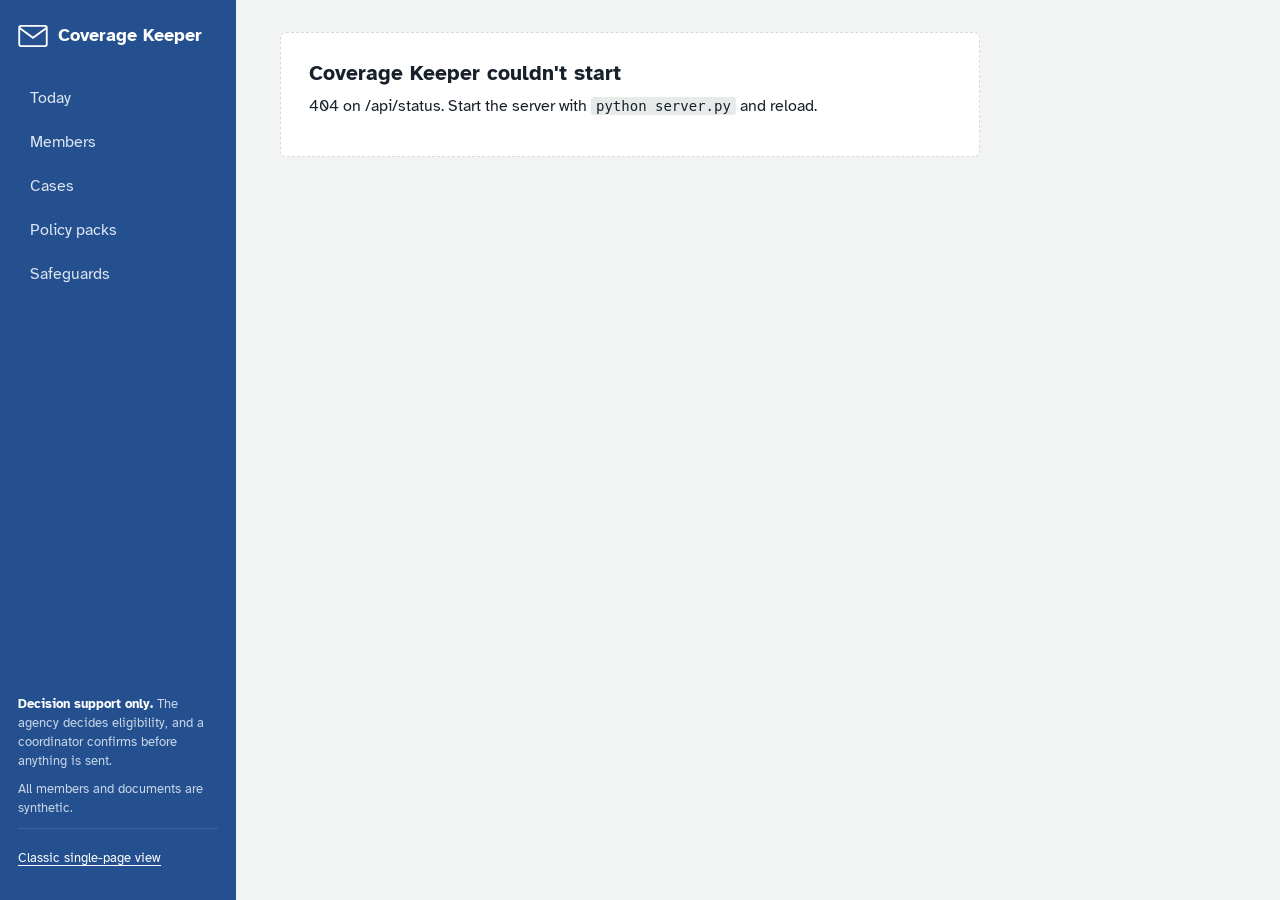
==== commit 9eb0e97b: "Final website with proper UI" ====
--- a/static/index.html
+++ b/static/index.html
@@ -4,144 +4,33 @@
 <meta charset="utf-8">
 <meta name="viewport" content="width=device-width, initial-scale=1">
 <title>Coverage Keeper</title>
-<script>
-  // Works behind proxies (SCC OnDemand, VS Code port forwarding): all paths are relative to this page,
-  // so the address must end with "/".
-  if (!location.pathname.endsWith("/")) location.replace(location.pathname + "/" + location.search + location.hash);
-</script>
-<link rel="stylesheet" href="static/style.css?v=3">
+<link rel="stylesheet" href="/static/fonts/fonts.css">
+<link rel="stylesheet" href="/static/css/app.css">
 </head>
 <body>
-<header class="top">
-  <div class="brand"><span class="logo">CK</span> Coverage Keeper <span class="tag">member-retention agents for health plans</span></div>
-  <nav id="tabs">
-    <button data-tab="plan" class="active">Plan view</button>
-    <button data-tab="upload">Upload &amp; check</button>
-    <button data-tab="case">Case</button>
-    <button data-tab="eval">Evaluation</button>
-    <button data-tab="packs">Policy packs</button>
-    <button data-tab="rai">Responsible AI</button>
-  </nav>
-  <div class="status" id="status"></div>
-</header>
-<div class="guard">
-  <b>Decision support only.</b> Coverage Keeper never decides eligibility &mdash; the agency does. A coordinator confirms before anything is sent.
-  <b>Synthetic data only.</b> Risk flags are used only to offer help sooner, never to deny or deprioritise anyone.
+<a class="skip" href="#view">Skip to content</a>
+<div class="shell">
+  <aside class="side">
+    <a class="brand" href="#/">
+      <svg class="brand-mark" viewBox="0 0 32 24" aria-hidden="true"><rect x="1" y="1" width="30" height="22" rx="2"/><path d="M1 3 16 14 31 3"/></svg>
+      <span>Coverage Keeper</span>
+    </a>
+    <nav class="nav" aria-label="Main">
+      <a href="#/" data-nav="today">Today</a>
+      <a href="#/members" data-nav="members">Members</a>
+      <a href="#/case/C46" data-nav="case">Cases</a>
+      <a href="#/policies" data-nav="policies">Policy packs</a>
+      <a href="#/safeguards" data-nav="safeguards">Safeguards</a>
+    </nav>
+    <div class="side-foot">
+      <p><strong>Decision support only.</strong> The agency decides eligibility, and a coordinator confirms before anything is sent.</p>
+      <p>All members and documents are synthetic.</p>
+      <p id="engine-status" class="engine-status"></p>
+      <p><a href="/classic">Classic single-page view</a></p>
+    </div>
+  </aside>
+  <main id="view" tabindex="-1" class="view"><p class="loading">Loading…</p></main>
 </div>
-
-<main>
-  <!-- PLAN VIEW -->
-  <section id="tab-plan" class="tab active">
-    <div class="kpis outcomes" id="outcomes"></div>
-    <div class="kpis" id="kpis"></div>
-    <div class="pipeline-bar" id="pipelinebar"></div>
-    <div class="two">
-      <div class="card grow">
-        <div class="card-h"><h2>Members at risk of losing coverage over paperwork</h2>
-          <span class="muted" id="plan-note"></span></div>
-        <table class="tbl" id="roster"></table>
-      </div>
-      <div class="card side">
-        <h2>Maria &mdash; demo timeline</h2>
-        <p class="muted small">Illustrative composite, not a real person.</p>
-        <ol class="timeline" id="maria-timeline"></ol>
-        <button class="primary" onclick="openCase('C46')">Open Maria's case &rarr;</button>
-        <h2 style="margin-top:16px">More demo stories</h2>
-        <p class="muted small">Illustrative composites, not real people.</p>
-        <button class="ghost" onclick="openCase('C47')">Recover: Devon, dropped 20 days ago &rarr;</button>
-        <button class="ghost" style="margin-top:6px" onclick="openCase('C50')">Transition: Kofi, income rose &rarr;</button>
-      </div>
-    </div>
-    <div class="two">
-      <div class="card grow"><div class="card-h"><h2>Recover: dropped for paperwork</h2><span class="muted small">reconsideration window per the policy pack</span></div><div id="recover-group"></div></div>
-      <div class="card grow"><div class="card-h"><h2>Transition: likely to lose eligibility</h2><span class="muted small">next coverage before a gap</span></div><div id="transition-group"></div></div>
-    </div>
-  </section>
-
-  <!-- UPLOAD & CHECK (features 1-3) -->
-  <section id="tab-upload" class="tab">
-    <div class="card">
-      <h2>Upload documents and match them to policies</h2>
-      <p class="muted small">Files are read on the server, only their text is kept, and it is stored encrypted. You can delete everything afterwards.</p>
-      <form id="u-form" class="uform" autocomplete="off">
-        <label>Full name <input id="u-name" required maxlength="80"></label>
-        <label>Date of birth <input id="u-dob" type="date" required></label>
-        <label>Nationality <select id="u-nationality" required></select></label>
-        <label>Country of residence <select id="u-country" required></select></label>
-        <label>State / region <input id="u-region" placeholder="e.g. Massachusetts" maxlength="60"></label>
-        <label>Insurance tier <select id="u-tier" required></select></label>
-        <label>Coverage start <input id="u-start" type="date" required></label>
-        <label>Coverage end <input id="u-end" type="date"></label>
-        <label id="u-notice-wrap" style="display:none">Notice received <input id="u-notice" type="date"></label>
-        <label>Preferred language <select id="u-language"></select></label>
-        <label class="wide">Documents (PDF, image or text; up to 10 files, 10 MB each)
-          <input id="u-files" type="file" multiple accept=".pdf,.png,.jpg,.jpeg,.webp,.gif,.txt,.md"></label>
-        <div id="u-filelist" class="wide"></div>
-        <label class="chk wide"><input type="checkbox" id="u-consent"> I agree that these documents are stored encrypted on this server for this check, and I can delete them at any time.</label>
-        <div class="wide"><button class="primary" id="u-submit" type="submit">Upload &amp; check &#9654;</button></div>
-      </form>
-      <div id="u-msg"></div>
-    </div>
-    <div id="u-results"></div>
-  </section>
-
-  <!-- CASE -->
-  <section id="tab-case" class="tab">
-    <div class="case-head card">
-      <div>
-        <select id="case-select"></select>
-        <div id="case-meta" class="muted"></div>
-      </div>
-      <div class="controls">
-        <label>Member language <select id="lang"></select></label>
-        <label>Engine <select id="engine"><option value="auto">auto (LLM if available, cached)</option><option value="offline">deterministic only</option></select></label>
-        <label class="chk"><input type="checkbox" id="verifier" checked> Verifier on</label>
-        <button class="primary" id="run">Run agents &#9654;</button>
-      </div>
-    </div>
-    <div class="case-grid">
-      <div class="card docs">
-        <h3>Documents</h3>
-        <div id="doclist"></div>
-        <div id="docmode" class="docmode"></div>
-        <div id="docimg" class="docimg"></div>
-        <pre id="docview" class="docview"></pre>
-      </div>
-      <div class="card stages">
-        <h3>Agent pipeline</h3>
-        <div id="stagelist"></div>
-      </div>
-    </div>
-    <div id="results" class="results"></div>
-  </section>
-
-  <!-- EVAL -->
-  <section id="tab-eval" class="tab"><div id="eval"></div></section>
-
-  <!-- PACKS -->
-  <section id="tab-packs" class="tab"><div id="packs"></div></section>
-
-  <!-- RESPONSIBLE AI -->
-  <section id="tab-rai" class="tab">
-    <div class="card">
-      <h2>Responsible AI &amp; guardrails</h2>
-      <div class="rai-grid">
-        <div><h3>Never decides eligibility</h3><p>Output says "likely pathway" / "documents support". The verifier strips decision language ("is eligible", "is exempt", "approved"). Packets are drafts until a coordinator ticks the confirmation box.</p></div>
-        <div><h3>Every claim is cited</h3><p>Each sentence carries an exact document quote and/or a rulebook rule with its source URL and verbatim regulatory text. A verifier removes anything unsupported and logs it. The Evaluation tab reports results with the verifier on and off.</p></div>
-        <div><h3>Ambiguity is shown, not guessed</h3><p>Rules where sources are unclear carry a <span class="badge warn">needs confirmation</span> badge in every view (e.g. medical-frailty letter requirements, postpartum length, "part-time" vs "half-time").</p></div>
-        <div><h3>What leaves the machine</h3><p>Synthetic data only. In live mode, document text is sent only to the API calls of the configured model providers (free preset: Groq, Google Gemini, Cerebras; or Anthropic). Free tiers may retain prompts, which is acceptable only because the data is synthetic. Nothing goes to other third parties; document contents are not logged. Cached responses stay in a git-ignored local folder. Offline mode sends nothing anywhere.</p></div>
-        <div><h3>Fairness</h3><p>Evaluation is broken down by member language and case type, so gaps in performance for limited-English members or specific exemptions are visible (see Evaluation).</p></div>
-        <div><h3>No dark patterns</h3><p>Every outreach message tells the member how to contact the agency directly, includes opt-out for texts, never asks for a Social Security number by text, and never pressures or implies a decision.</p></div>
-        <div><h3>Recover without false promises</h3><p>Members dropped for paperwork are told they <i>may</i> be able to get coverage back without a new application, by a dated deadline, and that the agency decides. Nothing says coverage will be reinstated.</p></div>
-        <div><h3>Neutral routing on transition</h3><p>When the evidence suggests someone may no longer qualify, options are listed without preference and the member chooses. Plan contracts may bar steering members to the plan's own marketplace product, so the tool never ranks or favours one. A navigator confirms before anything changes.</p></div>
-        <div><h3>Risk flags help, never harm</h3><p>The risk score is a transparent points list with reasons. It only orders who gets help first. It is never used to deny, delay, or deprioritise coverage or services, and members not flagged can always get help.</p></div>
-        <div><h3>Human in the loop</h3><p>Coordinators and navigators review every packet, letter and message. Machine-drafted translations are labelled and should be reviewed by a native speaker before real use.</p></div>
-      </div>
-    </div>
-  </section>
-</main>
-<script src="static/secure-view.js?v=3"></script>
-<script src="static/app.js?v=3"></script>
-<script src="static/upload.js?v=3"></script>
+<script type="module" src="/static/js/main.js"></script>
 </body>
 </html>
--- a/static/fonts/fonts.css
+++ b/static/fonts/fonts.css
@@ -0,0 +1,98 @@
+/* Atkinson Hyperlegible (Braille Institute) and Source Serif 4 (Adobe), SIL Open Font License 1.1.
+   Vendored so the app works offline; see OFL.txt. */
+@font-face {
+  font-family: 'Atkinson Hyperlegible';
+  font-style: italic;
+  font-weight: 400;
+  font-display: swap;
+  src: url(AtkinsonHyperlegible-400-italic-latin-ext.woff2) format('woff2');
+  unicode-range: U+0100-02BA, U+02BD-02C5, U+02C7-02CC, U+02CE-02D7, U+02DD-02FF, U+0304, U+0308, U+0329, U+1D00-1DBF, U+1E00-1E9F, U+1EF2-1EFF, U+2020, U+20A0-20AB, U+20AD-20C4, U+2113, U+2C60-2C7F, U+A720-A7FF;
+}
+@font-face {
+  font-family: 'Atkinson Hyperlegible';
+  font-style: italic;
+  font-weight: 400;
+  font-display: swap;
+  src: url(AtkinsonHyperlegible-400-italic-latin.woff2) format('woff2');
+  unicode-range: U+0000-00FF, U+0131, U+0152-0153, U+02BB-02BC, U+02C6, U+02DA, U+02DC, U+0304, U+0308, U+0329, U+2000-206F, U+20AC, U+2122, U+2191, U+2193, U+2212, U+2215, U+FEFF, U+FFFD;
+}
+@font-face {
+  font-family: 'Atkinson Hyperlegible';
+  font-style: normal;
+  font-weight: 400;
+  font-display: swap;
+  src: url(AtkinsonHyperlegible-400-normal-latin-ext.woff2) format('woff2');
+  unicode-range: U+0100-02BA, U+02BD-02C5, U+02C7-02CC, U+02CE-02D7, U+02DD-02FF, U+0304, U+0308, U+0329, U+1D00-1DBF, U+1E00-1E9F, U+1EF2-1EFF, U+2020, U+20A0-20AB, U+20AD-20C4, U+2113, U+2C60-2C7F, U+A720-A7FF;
+}
+@font-face {
+  font-family: 'Atkinson Hyperlegible';
+  font-style: normal;
+  font-weight: 400;
+  font-display: swap;
+  src: url(AtkinsonHyperlegible-400-normal-latin.woff2) format('woff2');
+  unicode-range: U+0000-00FF, U+0131, U+0152-0153, U+02BB-02BC, U+02C6, U+02DA, U+02DC, U+0304, U+0308, U+0329, U+2000-206F, U+20AC, U+2122, U+2191, U+2193, U+2212, U+2215, U+FEFF, U+FFFD;
+}
+@font-face {
+  font-family: 'Atkinson Hyperlegible';
+  font-style: normal;
+  font-weight: 700;
+  font-display: swap;
+  src: url(AtkinsonHyperlegible-700-normal-latin-ext.woff2) format('woff2');
+  unicode-range: U+0100-02BA, U+02BD-02C5, U+02C7-02CC, U+02CE-02D7, U+02DD-02FF, U+0304, U+0308, U+0329, U+1D00-1DBF, U+1E00-1E9F, U+1EF2-1EFF, U+2020, U+20A0-20AB, U+20AD-20C4, U+2113, U+2C60-2C7F, U+A720-A7FF;
+}
+@font-face {
+  font-family: 'Atkinson Hyperlegible';
+  font-style: normal;
+  font-weight: 700;
+  font-display: swap;
+  src: url(AtkinsonHyperlegible-700-normal-latin.woff2) format('woff2');
+  unicode-range: U+0000-00FF, U+0131, U+0152-0153, U+02BB-02BC, U+02C6, U+02DA, U+02DC, U+0304, U+0308, U+0329, U+2000-206F, U+20AC, U+2122, U+2191, U+2193, U+2212, U+2215, U+FEFF, U+FFFD;
+}
+@font-face {
+  font-family: 'Source Serif 4';
+  font-style: normal;
+  font-weight: 400;
+  font-display: swap;
+  src: url(SourceSerif4-400-normal-vietnamese.woff2) format('woff2');
+  unicode-range: U+0102-0103, U+0110-0111, U+0128-0129, U+0168-0169, U+01A0-01A1, U+01AF-01B0, U+0300-0301, U+0303-0304, U+0308-0309, U+0323, U+0329, U+1EA0-1EF9, U+20AB;
+}
+@font-face {
+  font-family: 'Source Serif 4';
+  font-style: normal;
+  font-weight: 400;
+  font-display: swap;
+  src: url(SourceSerif4-400-normal-latin-ext.woff2) format('woff2');
+  unicode-range: U+0100-02BA, U+02BD-02C5, U+02C7-02CC, U+02CE-02D7, U+02DD-02FF, U+0304, U+0308, U+0329, U+1D00-1DBF, U+1E00-1E9F, U+1EF2-1EFF, U+2020, U+20A0-20AB, U+20AD-20C4, U+2113, U+2C60-2C7F, U+A720-A7FF;
+}
+@font-face {
+  font-family: 'Source Serif 4';
+  font-style: normal;
+  font-weight: 400;
+  font-display: swap;
+  src: url(SourceSerif4-400-normal-latin.woff2) format('woff2');
+  unicode-range: U+0000-00FF, U+0131, U+0152-0153, U+02BB-02BC, U+02C6, U+02DA, U+02DC, U+0304, U+0308, U+0329, U+2000-206F, U+20AC, U+2122, U+2191, U+2193, U+2212, U+2215, U+FEFF, U+FFFD;
+}
+@font-face {
+  font-family: 'Source Serif 4';
+  font-style: normal;
+  font-weight: 600;
+  font-display: swap;
+  src: url(SourceSerif4-600-normal-vietnamese.woff2) format('woff2');
+  unicode-range: U+0102-0103, U+0110-0111, U+0128-0129, U+0168-0169, U+01A0-01A1, U+01AF-01B0, U+0300-0301, U+0303-0304, U+0308-0309, U+0323, U+0329, U+1EA0-1EF9, U+20AB;
+}
+@font-face {
+  font-family: 'Source Serif 4';
+  font-style: normal;
+  font-weight: 600;
+  font-display: swap;
+  src: url(SourceSerif4-600-normal-latin-ext.woff2) format('woff2');
+  unicode-range: U+0100-02BA, U+02BD-02C5, U+02C7-02CC, U+02CE-02D7, U+02DD-02FF, U+0304, U+0308, U+0329, U+1D00-1DBF, U+1E00-1E9F, U+1EF2-1EFF, U+2020, U+20A0-20AB, U+20AD-20C4, U+2113, U+2C60-2C7F, U+A720-A7FF;
+}
+@font-face {
+  font-family: 'Source Serif 4';
+  font-style: normal;
+  font-weight: 600;
+  font-display: swap;
+  src: url(SourceSerif4-600-normal-latin.woff2) format('woff2');
+  unicode-range: U+0000-00FF, U+0131, U+0152-0153, U+02BB-02BC, U+02C6, U+02DA, U+02DC, U+0304, U+0308, U+0329, U+2000-206F, U+20AC, U+2122, U+2191, U+2193, U+2212, U+2215, U+FEFF, U+FFFD;
+}
--- a/static/css/app.css
+++ b/static/css/app.css
@@ -0,0 +1,308 @@
+/* Coverage Keeper. Design tokens:
+   paper    #F2F4F3  government form stock (cool, not cream)
+   ink      #18212B  text
+   envelope #24508F  the blue envelope agency mail arrives in; navigation and links
+   marker   #FFE58A  highlighter on the document lines the agents quoted
+   outcome  keep covered #1F6F4A, recover #24508F, move to new coverage #9A5B00, closed/overdue #B3261E
+   ai       #5B3E96  marks text an AI model drafted, so it reads differently from rule output
+   Type: Atkinson Hyperlegible (Braille Institute) for the interface; Source Serif 4 for letters and the case answer. */
+:root {
+  --paper: #F2F4F3; --surface: #FFFFFF; --ink: #18212B; --ink-2: #4A5563; --rule: #D5DBD8; --rule-soft: #E6EAE8;
+  --envelope: #24508F; --envelope-deep: #1B3D6E; --envelope-soft: #E3EAF4;
+  --marker: #FFE58A; --marker-strong: #FFD43B;
+  --keep: #1F6F4A; --keep-soft: #E2F0E8; --recover: #24508F; --recover-soft: #E3EAF4;
+  --move: #9A5B00; --move-soft: #FBEEDB; --closed: #B3261E; --closed-soft: #FBE4E1;
+  --ai: #5B3E96; --ai-soft: #EFEAF7;
+  --focus: #F2B705;
+  --sans: "Atkinson Hyperlegible", system-ui, "Segoe UI", sans-serif;
+  --serif: "Source Serif 4", Georgia, "Times New Roman", serif;
+  --mono: ui-monospace, "Cascadia Mono", Consolas, monospace;
+}
+* { box-sizing: border-box; }
+html { -webkit-text-size-adjust: 100%; }
+body { margin: 0; background: var(--paper); color: var(--ink); font: 16px/1.5 var(--sans); }
+h1, h2, h3 { line-height: 1.2; margin: 0; }
+h1 { font-size: 31px; letter-spacing: -0.01em; }
+h2 { font-size: 21px; margin-bottom: 12px; }
+h3 { font-size: 17px; }
+p { margin: 0 0 10px; }
+a { color: var(--envelope); text-underline-offset: 3px; }
+a:hover { color: var(--envelope-deep); }
+code { font: 14px var(--mono); background: var(--rule-soft); padding: 1px 5px; border-radius: 3px; }
+:focus-visible { outline: 3px solid var(--focus); outline-offset: 2px; border-radius: 2px; }
+.visually-hidden { position: absolute; width: 1px; height: 1px; overflow: hidden; clip: rect(0 0 0 0); white-space: nowrap; }
+.skip { position: absolute; left: -999px; top: 8px; background: var(--surface); padding: 8px 12px; z-index: 10; }
+.skip:focus { left: 8px; }
+.sub { display: block; color: var(--ink-2); font-size: 14px; }
+.muted { color: var(--ink-2); }
+.fine { color: var(--ink-2); font-size: 13px; max-width: 75ch; }
+.tag { font-size: 13px; font-weight: 400; color: var(--ink-2); border: 1px solid var(--rule); border-radius: 3px; padding: 0 5px; vertical-align: 2px; white-space: nowrap; }
+.flag { font-size: 12px; color: var(--move); background: var(--move-soft); border-radius: 3px; padding: 1px 6px; margin-left: 4px; white-space: nowrap; }
+
+/* ---------------------------------------------------------------- shell: the envelope */
+.shell { display: grid; grid-template-columns: 236px minmax(0, 1fr); min-height: 100vh; }
+.side { background: var(--envelope); color: #EAF0F8; padding: 22px 18px; position: sticky; top: 0; height: 100vh; display: flex; flex-direction: column; gap: 28px; }
+.brand { display: flex; align-items: center; gap: 10px; color: #fff; text-decoration: none; font-weight: 700; font-size: 18px; }
+.brand-mark { width: 30px; height: 22px; fill: none; stroke: #fff; stroke-width: 2; }
+.nav { display: flex; flex-direction: column; gap: 2px; }
+.nav a { color: #DCE5F2; text-decoration: none; padding: 9px 12px; border-radius: 4px; font-size: 16px; }
+.nav a:hover { background: var(--envelope-deep); color: #fff; }
+.nav a[aria-current] { background: var(--paper); color: var(--ink); font-weight: 700; }
+.side-foot { margin-top: auto; font-size: 13px; line-height: 1.45; color: #C9D6E8; }
+.side-foot strong { color: #fff; }
+.side-foot a { color: #fff; }
+.engine-status { border-top: 1px solid #3B659F; padding-top: 10px; }
+.view { padding: 32px 44px 80px; max-width: 1180px; width: 100%; outline: none; }
+.loading { color: var(--ink-2); }
+
+.page-head { display: flex; align-items: baseline; gap: 16px; flex-wrap: wrap; margin-bottom: 10px; }
+.dateline { color: var(--ink-2); margin: 0; }
+.lede { font-size: 19px; max-width: 62ch; margin: 0 0 26px; }
+.caveat { color: var(--ink-2); max-width: 75ch; font-size: 14px; }
+.section-head { display: flex; justify-content: space-between; align-items: baseline; gap: 12px; flex-wrap: wrap; }
+.alert { background: var(--closed-soft); border-left: 4px solid var(--closed); padding: 10px 14px; border-radius: 0 4px 4px 0; max-width: 80ch; }
+.empty { background: var(--surface); border: 1px dashed var(--rule); border-radius: 6px; padding: 28px; max-width: 70ch; }
+.empty h2 { margin-bottom: 8px; }
+
+/* ---------------------------------------------------------------- buttons and forms */
+.btn { display: inline-block; font: 600 15px var(--sans); border-radius: 5px; padding: 9px 16px; cursor: pointer; text-decoration: none; border: 1px solid transparent; white-space: nowrap; }
+.btn-primary { background: var(--envelope); color: #fff; }
+.btn-primary:hover { background: var(--envelope-deep); color: #fff; }
+.btn-primary:disabled { background: #8AA0BF; cursor: default; }
+.btn-quiet { background: var(--surface); color: var(--envelope); border-color: var(--rule); }
+.btn-quiet:hover { border-color: var(--envelope); }
+select, input[type=search] { font: 15px var(--sans); color: var(--ink); background: var(--surface); border: 1px solid var(--rule); border-radius: 4px; padding: 7px 9px; }
+label { display: flex; flex-direction: column; gap: 4px; font-size: 14px; color: var(--ink-2); }
+label.check { flex-direction: row; align-items: center; gap: 8px; color: var(--ink); }
+.filters { display: flex; gap: 14px; align-items: flex-end; flex-wrap: wrap; margin: 0 0 18px; }
+
+/* ---------------------------------------------------------------- outcome tones */
+.tone-retain { --tone: var(--keep); --tone-soft: var(--keep-soft); }
+.tone-recover { --tone: var(--recover); --tone-soft: var(--recover-soft); }
+.tone-transition { --tone: var(--move); --tone-soft: var(--move-soft); }
+.tone-closed { --tone: var(--closed); --tone-soft: var(--closed-soft); }
+.legend { display: flex; gap: 16px; flex-wrap: wrap; font-size: 14px; color: var(--ink-2); margin: 0; }
+.key::before { content: ""; display: inline-block; width: 10px; height: 10px; background: var(--tone); border-radius: 2px; margin-right: 6px; vertical-align: 0; }
+
+/* ---------------------------------------------------------------- the window bar (the one bold element) */
+.window { margin: 0; }
+.window-track { position: relative; background: #DCE2DF; border-radius: 2px; }
+.window-elapsed { position: absolute; inset: 0 auto 0 0; background: var(--tone); border-radius: 2px 0 0 2px; }
+.window.is-critical .window-elapsed, .window.is-over .window-elapsed { background: var(--closed); }
+.window-lg { margin: 58px 0 6px; max-width: 760px; }
+.window-lg .window-track { height: 12px; }
+.window-tick { position: absolute; top: -5px; width: 2px; height: 22px; background: var(--ink); transform: translateX(-1px); }
+.window-today { position: absolute; top: -26px; bottom: -6px; width: 2px; background: var(--ink); transform: translateX(-1px); }
+.window-today span { position: absolute; bottom: 100%; left: 50%; transform: translateX(-50%); white-space: nowrap; font-size: 13px; font-weight: 700; padding-bottom: 2px; }
+.window-scale { position: relative; display: flex; justify-content: space-between; margin-top: 10px; min-height: 42px; font-size: 13px; color: var(--ink-2); }
+.window-scale span { display: flex; flex-direction: column; }
+.window-scale b { color: var(--ink); font-size: 15px; }
+.window-scale .window-end { text-align: right; align-items: flex-end; }
+.window-mark { position: absolute; top: 0; transform: translateX(-50%); text-align: center; align-items: center; }
+.window-sm { display: inline-block; width: 96px; vertical-align: middle; }
+.window-sm .window-track { display: block; height: 6px; }
+
+/* ---------------------------------------------------------------- today */
+.today-grid { display: grid; grid-template-columns: minmax(0, 1fr) 300px; gap: 40px; align-items: start; }
+.tasks { list-style: none; margin: 8px 0 0; padding: 0; border-top: 1px solid var(--rule); }
+.task { display: grid; grid-template-columns: 200px minmax(0, 1fr) 140px 130px; gap: 16px; align-items: center;
+  padding: 13px 0 13px 14px; border-bottom: 1px solid var(--rule); border-left: 4px solid var(--tone); background: var(--surface); }
+.task-who a, .task-who > span:first-child { font-weight: 700; text-decoration: none; color: var(--ink); }
+.task-who a:hover { text-decoration: underline; }
+.task-meta { display: block; font-size: 13px; color: var(--ink-2); }
+.task-what { margin: 0; }
+.task-when { display: flex; flex-direction: column; gap: 4px; font-size: 14px; }
+.task-when.is-critical, .task-when.is-over { color: var(--closed); font-weight: 700; }
+.task .btn { margin-right: 14px; text-align: center; }
+.more { margin-top: 12px; }
+.today-side { display: flex; flex-direction: column; gap: 34px; }
+.today-side h2 { font-size: 18px; margin-bottom: 4px; }
+.stories { display: flex; flex-direction: column; gap: 8px; }
+.story { display: block; background: var(--surface); border: 1px solid var(--rule); border-left: 4px solid var(--tone); padding: 10px 12px; text-decoration: none; color: var(--ink); border-radius: 0 4px 4px 0; }
+.story:hover { border-color: var(--tone); }
+.story b { display: block; }
+.story span { font-size: 14px; color: var(--ink-2); }
+.stats { margin: 0; display: grid; gap: 8px; }
+.stats div { display: flex; justify-content: space-between; gap: 12px; border-bottom: 1px solid var(--rule-soft); padding-bottom: 6px; }
+.stats dt { color: var(--ink-2); font-size: 14px; }
+.stats dd { margin: 0; font-weight: 700; font-variant-numeric: tabular-nums; }
+.stats-row { grid-template-columns: repeat(auto-fit, minmax(170px, 1fr)); gap: 0 28px; margin: 6px 0 26px; }
+.stats-row div { flex-direction: column; gap: 2px; justify-content: flex-start; }
+
+/* ---------------------------------------------------------------- tables */
+.table-wrap { overflow-x: auto; background: var(--surface); border: 1px solid var(--rule); border-radius: 4px; }
+.table { width: 100%; border-collapse: collapse; font-size: 15px; }
+.table th, .table td { text-align: left; vertical-align: top; padding: 10px 12px; border-bottom: 1px solid var(--rule-soft); }
+.table thead th { font-size: 13px; color: var(--ink-2); font-weight: 700; border-bottom: 1px solid var(--rule); background: #FAFBFA; position: sticky; top: 0; }
+.table tbody th { font-weight: 700; }
+.table-num td { font-variant-numeric: tabular-nums; }
+.table .who { font-weight: 700; }
+.table .who .sub { font-weight: 400; }
+.table .who a { color: var(--ink); text-decoration: none; }
+.table .when .sub { white-space: nowrap; }
+.table .who a:hover { text-decoration: underline; }
+.table .when.is-critical, .table .when.is-over { color: var(--closed); font-weight: 700; }
+.table .quote { font-family: var(--serif); color: var(--ink-2); }
+.why { margin: 0; padding-left: 18px; }
+.pending { color: var(--move); font-weight: 700; }
+.segmented { display: flex; gap: 4px; flex-wrap: wrap; margin: 4px 0 18px; border-bottom: 1px solid var(--rule); }
+.segmented a, .subnav a { text-decoration: none; color: var(--ink-2); padding: 9px 14px; border-bottom: 3px solid transparent; margin-bottom: -1px; font-weight: 700; }
+.segmented a span { margin-left: 8px; font-weight: 400; color: var(--ink-2); font-variant-numeric: tabular-nums; }
+.segmented a:hover, .subnav a:hover { color: var(--ink); }
+.segmented a[aria-current], .subnav a[aria-current] { color: var(--ink); border-bottom-color: var(--envelope); }
+.pager { display: flex; gap: 10px; align-items: center; margin-top: 14px; color: var(--ink-2); font-size: 14px; }
+
+/* ---------------------------------------------------------------- case frame */
+.case-head { display: flex; justify-content: space-between; gap: 24px; align-items: flex-start; flex-wrap: wrap; margin-bottom: 18px; }
+.switcher select { max-width: 560px; font-size: 14px; color: var(--ink-2); margin-bottom: 10px; }
+.facts { display: flex; flex-wrap: wrap; gap: 6px 28px; margin: 10px 0 0; }
+.facts dt { font-size: 13px; color: var(--ink-2); }
+.facts dd { margin: 0; font-weight: 700; }
+.run-box { display: flex; flex-direction: column; align-items: flex-end; gap: 8px; min-width: 240px; }
+.run-settings { font-size: 14px; color: var(--ink-2); text-align: right; }
+.run-settings summary { cursor: pointer; }
+.run-settings[open] { background: var(--surface); border: 1px solid var(--rule); border-radius: 4px; padding: 10px 12px; text-align: left; display: grid; gap: 10px; }
+.run-meta { font-size: 13px; color: var(--ink-2); margin: 0; }
+.subnav { display: flex; gap: 2px; flex-wrap: wrap; border-bottom: 1px solid var(--rule); margin-bottom: 24px; }
+.case-body { max-width: 1040px; }
+.progress { margin: -10px 0 22px; }
+.progress p { margin-bottom: 6px; font-weight: 700; }
+.progress ol { list-style: none; display: grid; grid-template-columns: repeat(11, 1fr); gap: 4px; margin: 0; padding: 0; max-width: 660px; }
+.progress li { height: 6px; background: #D3DAD7; border-radius: 1px; }
+.progress li.is-done { background: var(--envelope); }
+.progress li.is-running { background: var(--envelope); animation: working 1.1s ease-in-out infinite; }
+@keyframes working { 50% { opacity: .35; } }
+
+/* provenance: how each section was produced */
+.prov { display: flex; gap: 10px; align-items: baseline; font-size: 14px; color: var(--ink-2); margin: 0 0 20px; max-width: 86ch; }
+.prov-mark { flex: none; width: 10px; height: 10px; transform: translateY(1px); }
+.prov-rules .prov-mark { background: var(--ink); }
+.prov-template .prov-mark { border: 2px solid var(--ink-2); }
+.prov-ai { background: var(--ai-soft); color: var(--ink); padding: 10px 14px; border-radius: 4px; }
+.prov-ai .prov-mark { border: 2px solid var(--ai); border-radius: 50%; }
+.prov-warn { background: var(--closed-soft); color: var(--ink); padding: 10px 14px; border-radius: 4px; }
+.prov-warn .prov-mark { background: var(--closed); border-radius: 50%; }
+
+/* ---------------------------------------------------------------- summary */
+.answer { background: var(--surface); border: 1px solid var(--rule); border-radius: 6px; padding: 26px 30px 22px; margin-bottom: 32px; }
+.outcome-tag { display: inline-block; font-weight: 700; font-size: 14px; color: var(--tone); border: 2px solid var(--tone); border-radius: 3px; padding: 1px 8px; margin-bottom: 14px; }
+.answer-head { font-family: var(--serif); font-weight: 600; font-size: 30px; line-height: 1.2; margin-bottom: 12px; max-width: 38ch; }
+.answer-line { font-family: var(--serif); font-size: 19px; line-height: 1.55; max-width: 62ch; margin-bottom: 6px; }
+.summary-grid { display: grid; grid-template-columns: 1fr 1fr; gap: 40px; margin-bottom: 32px; }
+.summary-grid > section { margin-top: 0; }
+.gaps { list-style: none; padding: 0; margin: 0; }
+.gaps li { border-left: 3px solid var(--marker-strong); padding: 2px 0 2px 14px; margin-bottom: 18px; }
+.gaps h3 { font-size: 17px; margin-bottom: 6px; }
+.steps { margin: 0; padding-left: 22px; }
+.steps li { margin-bottom: 12px; padding-left: 4px; }
+.steps li a { white-space: nowrap; }
+.plan { border-top: 1px solid var(--rule); padding-top: 26px; }
+.plan h3 { margin: 18px 0 8px; }
+.plan-grid { display: grid; grid-template-columns: 1fr 1fr; gap: 32px; }
+.options { list-style: none; padding: 0; margin: 0; }
+.options li { padding: 8px 0; border-bottom: 1px solid var(--rule-soft); }
+.options span { display: block; font-size: 14px; color: var(--ink-2); }
+
+/* ---------------------------------------------------------------- documents */
+.docs { display: grid; grid-template-columns: 250px minmax(0, 1fr); gap: 24px; align-items: start; }
+.doc-list { display: flex; flex-direction: column; gap: 4px; position: sticky; top: 16px; }
+.doc-list a { display: block; padding: 9px 12px; border-radius: 4px; text-decoration: none; color: var(--ink); border: 1px solid transparent; }
+.doc-list a span { display: block; font-size: 13px; color: var(--ink-2); word-break: break-all; }
+.doc-list a:hover { background: var(--surface); }
+.doc-list a[aria-current] { background: var(--surface); border-color: var(--rule); border-left: 4px solid var(--envelope); }
+.doc-tools { display: flex; justify-content: space-between; align-items: center; gap: 12px; margin-bottom: 12px; flex-wrap: wrap; }
+.toggle { display: inline-flex; border: 1px solid var(--rule); border-radius: 4px; overflow: hidden; background: var(--surface); }
+.toggle a { padding: 6px 12px; text-decoration: none; color: var(--ink-2); font-size: 14px; }
+.toggle a[aria-current] { background: var(--envelope); color: #fff; }
+.doc-img { width: 100%; max-width: 820px; border: 1px solid var(--rule); background: #fff; display: block; }
+.doc-text { background: var(--surface); border: 1px solid var(--rule); border-radius: 4px; padding: 14px 0; margin: 0; font: 14px/1.7 var(--mono); white-space: pre-wrap; max-width: 860px; }
+.doc-text .line { display: grid; grid-template-columns: 44px minmax(0, 1fr); column-gap: 12px; padding-right: 16px; }
+.doc-text .ln { text-align: right; color: #9AA5A0; user-select: none; }
+.doc-text .tx { white-space: pre-wrap; overflow-wrap: anywhere; }
+.doc-text .is-cited { background: #FFF6CC; }
+.doc-text .is-focus { background: var(--marker-strong); }
+
+/* ---------------------------------------------------------------- letters: drafted correspondence is set in serif */
+.letter-block { margin-bottom: 40px; max-width: 820px; }
+.letter-block > .sub { margin: -6px 0 12px; }
+.sheet { background: var(--surface); border: 1px solid var(--rule); padding: 26px 32px; font-family: var(--serif); font-size: 17px; line-height: 1.65; }
+.sheet p { margin: 0 0 12px; max-width: 70ch; }
+.sheet h3 { font-family: var(--sans); font-size: 16px; margin: 18px 0 8px; }
+.sheet h3:first-child { margin-top: 0; }
+.sheet-quiet { background: transparent; font-size: 16px; }
+.sheet-note { font-family: var(--sans); font-size: 15px; }
+.english { margin-top: 10px; }
+.english summary, .rest summary, .stage details summary { cursor: pointer; color: var(--envelope); }
+.claim .cites { font-family: var(--sans); white-space: nowrap; }
+.cite { font: 13px var(--sans); text-decoration: none; padding: 1px 6px; border-radius: 3px; margin-left: 2px; }
+.cite-doc { background: #FFF3BF; color: var(--ink); }
+.cite-doc:hover { background: var(--marker-strong); color: var(--ink); }
+.cite-rule { color: var(--envelope); background: var(--envelope-soft); }
+.enclosures { font-family: var(--sans); font-size: 14px; color: var(--ink-2); border-top: 1px solid var(--rule-soft); padding-top: 10px; margin-top: 14px; }
+.approve { display: flex; justify-content: space-between; align-items: center; gap: 16px; flex-wrap: wrap; background: var(--keep-soft); padding: 12px 16px; border-radius: 0 0 4px 4px; border: 1px solid #C4DFD0; border-top: 0; }
+.messages { display: grid; grid-template-columns: repeat(auto-fit, minmax(300px, 1fr)); gap: 16px; }
+.msg { background: var(--surface); border: 1px solid var(--rule); border-radius: 4px; padding: 14px 16px; }
+.msg h3 { font-size: 16px; }
+.bubble { background: var(--envelope-soft); border-radius: 14px 14px 14px 3px; padding: 10px 14px; margin: 8px 0 0; }
+.script p { margin-bottom: 8px; }
+
+/* ---------------------------------------------------------------- evidence */
+.pathway { background: var(--surface); border: 1px solid var(--rule); border-radius: 4px; padding: 16px 18px; margin-bottom: 14px; max-width: 860px; }
+.pathway header { display: flex; justify-content: space-between; align-items: baseline; gap: 12px; margin-bottom: 4px; }
+.pathway .sub { margin-bottom: 8px; }
+.pathway blockquote { font-family: var(--serif); margin: 8px 0; padding: 4px 14px; border-left: 3px solid var(--marker-strong); background: #FFFBEA; }
+.pill { font-size: 13px; font-weight: 700; padding: 2px 8px; border-radius: 3px; white-space: nowrap; }
+.pill-ok { background: var(--keep-soft); color: var(--keep); }
+.pill-warn { background: var(--move-soft); color: var(--move); }
+.pill-quiet { background: var(--rule-soft); color: var(--ink-2); }
+.rest { margin: 6px 0 30px; }
+.rest summary { font-weight: 700; padding: 6px 0; }
+.rest[open] summary { margin-bottom: 10px; }
+section + section { margin-top: 30px; }
+
+/* ---------------------------------------------------------------- agents */
+.stage-list { margin: 0 0 34px; padding-left: 26px; }
+.stage { margin-bottom: 14px; padding-left: 6px; }
+.stage-head { display: flex; align-items: baseline; gap: 12px; flex-wrap: wrap; }
+.stage p { margin: 2px 0 4px; color: var(--ink-2); }
+.engine { font-size: 13px; font-weight: 700; padding: 1px 7px; border-radius: 3px; background: var(--rule-soft); color: var(--ink); }
+.engine-llm { background: var(--ai-soft); color: var(--ai); }
+.fallback { color: var(--move) !important; font-size: 14px; }
+.raw { font: 12px/1.45 var(--mono); background: var(--surface); border: 1px solid var(--rule); padding: 10px; max-height: 320px; overflow: auto; }
+.log { padding: 10px 14px; border-radius: 4px; margin-bottom: 8px; max-width: 860px; }
+.log p { margin: 0; }
+.log-removed { background: var(--closed-soft); }
+.log-flagged { background: var(--move-soft); }
+
+/* ---------------------------------------------------------------- safeguards */
+.safeguards { display: grid; grid-template-columns: repeat(auto-fit, minmax(320px, 1fr)); gap: 26px 40px; margin: 0; max-width: 1040px; }
+.safeguards dt { font-weight: 700; font-size: 17px; margin-bottom: 4px; }
+.safeguards dd { margin: 0; color: var(--ink-2); max-width: 60ch; }
+
+/* ---------------------------------------------------------------- small screens */
+@media (max-width: 1000px) {
+  .today-grid, .summary-grid, .plan-grid, .docs { grid-template-columns: 1fr; }
+  .doc-list { position: static; flex-direction: row; flex-wrap: wrap; }
+  .task { grid-template-columns: 1fr auto; }
+  .task-what, .task-when { grid-column: 1 / -1; }
+}
+@media (max-width: 760px) {
+  .shell { grid-template-columns: minmax(0, 1fr); }
+  .switcher, .switcher select { width: 100%; max-width: 100%; }
+  .subnav { flex-wrap: nowrap; overflow-x: auto; }
+  .subnav a { white-space: nowrap; }
+  .facts { gap: 6px 18px; }
+  .window-scale .window-mark { display: none; }
+  .side { position: static; height: auto; padding: 14px 16px; gap: 12px; }
+  .nav { flex-direction: row; overflow-x: auto; }
+  .nav a { white-space: nowrap; }
+  .side-foot { display: none; }
+  .view { padding: 22px 16px 60px; }
+  .answer { padding: 20px 18px; }
+  .answer-head { font-size: 25px; }
+  .run-box { align-items: stretch; }
+  .sheet { padding: 18px; }
+}
+@media (prefers-reduced-motion: reduce) {
+  * { animation: none !important; scroll-behavior: auto !important; }
+}
